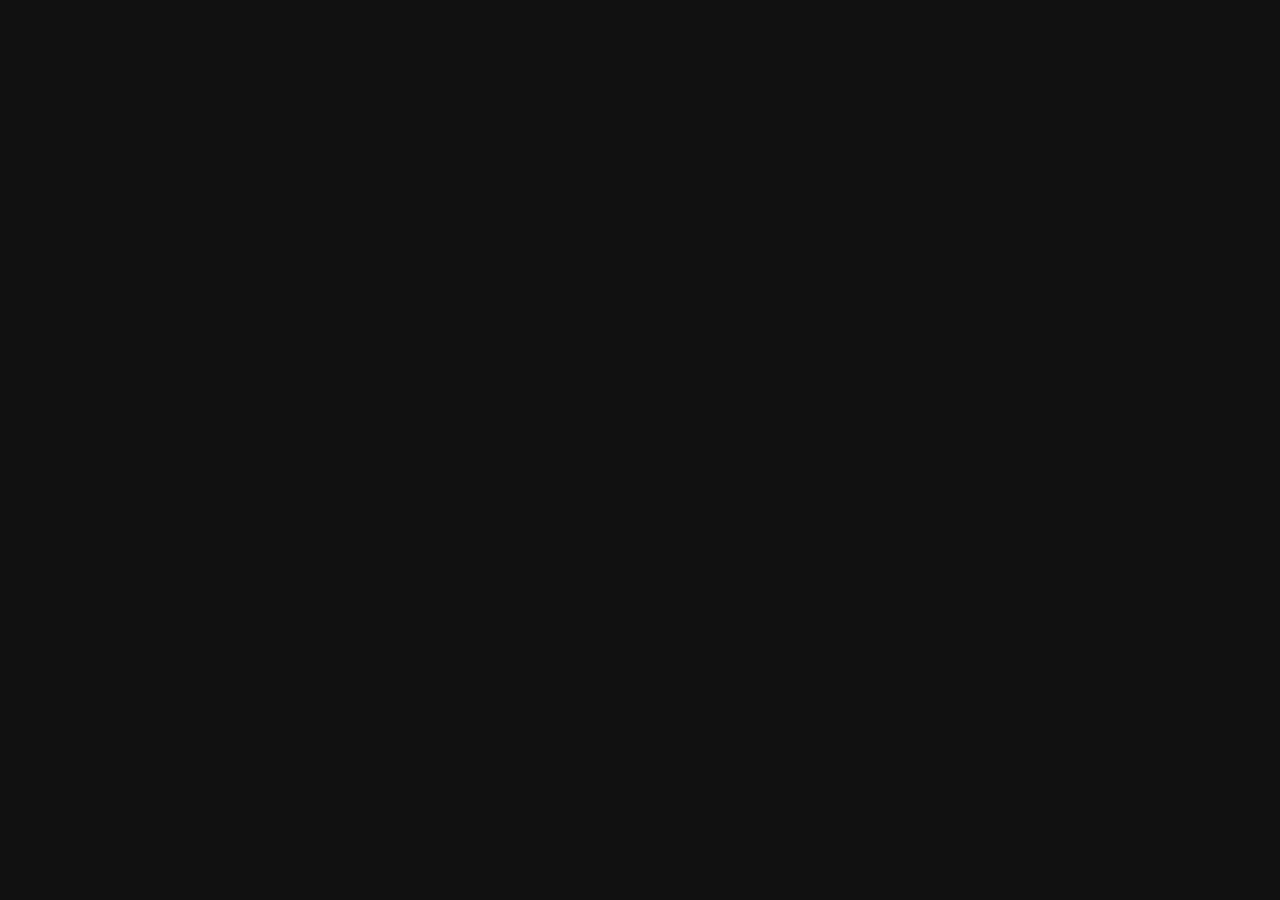
==== index.html @ b26aeb08 "Add minimal dark website Co-authored-by: Copilot <223556219+Copilot@users.noreply.github.com>" ====
<!doctype html>
<html lang="en">
  <head>
    <meta charset="utf-8" />
    <meta name="viewport" content="width=device-width, initial-scale=1" />
    <title>Bandcast</title>
    <style>
      :root {
        color-scheme: dark;
        background: #111;
      }

      html,
      body {
        min-height: 100%;
        margin: 0;
        background: #111;
      }

      body {
        min-height: 100vh;
      }
    </style>
  </head>
  <body></body>
</html>
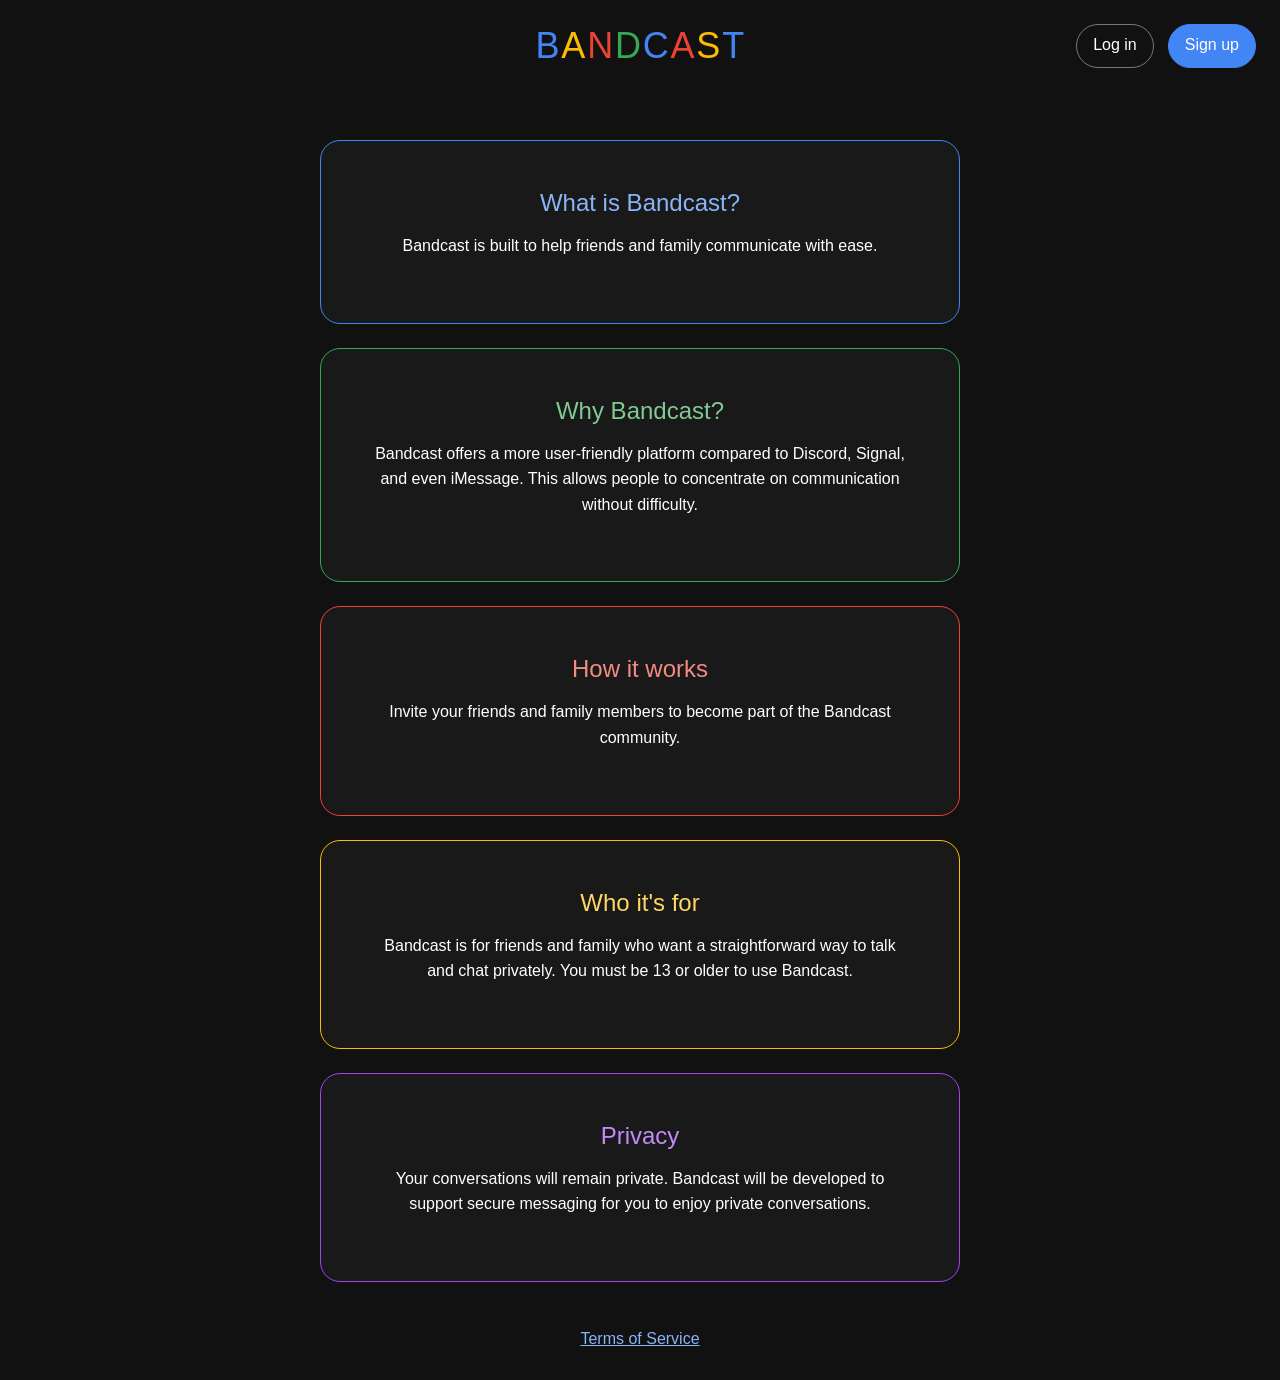
==== commit b72dff99: "Updated LOL" ====
--- a/index.html
+++ b/index.html
@@ -4,23 +4,71 @@
     <meta charset="utf-8" />
     <meta name="viewport" content="width=device-width, initial-scale=1" />
     <title>Bandcast</title>
-    <style>
-      :root {
-        color-scheme: dark;
-        background: #111;
-      }
-
-      html,
-      body {
-        min-height: 100%;
-        margin: 0;
-        background: #111;
-      }
-
-      body {
-        min-height: 100vh;
-      }
-    </style>
+    <link rel="stylesheet" href="style.css" />
   </head>
-  <body></body>
+  <body>
+    <main>
+      <header>
+        <a class="brand-link" href="index.html" aria-label="Bandcast home">
+          <h1 aria-label="Bandcast">
+            <span class="brand-blue" aria-hidden="true">B</span>
+            <span class="brand-yellow" aria-hidden="true">A</span>
+            <span class="brand-red" aria-hidden="true">N</span>
+            <span class="brand-green" aria-hidden="true">D</span>
+            <span class="brand-blue" aria-hidden="true">C</span>
+            <span class="brand-red" aria-hidden="true">A</span>
+            <span class="brand-yellow" aria-hidden="true">S</span>
+            <span class="brand-blue" aria-hidden="true">T</span>
+          </h1>
+        </a>
+        <nav aria-label="Account">
+          <a href="login.html">Log in</a>
+          <a class="signup-button" href="signup.html">Sign up</a>
+        </nav>
+      </header>
+      <div class="panel-content">
+        <section class="info-card card-blue" aria-labelledby="about-title">
+          <h2 id="about-title">What is Bandcast?</h2>
+          <p>
+            Bandcast is built to help friends and family
+            communicate with ease.
+          </p>
+        </section>
+        <section class="info-card card-green" aria-labelledby="why-title">
+          <h2 id="why-title">Why Bandcast?</h2>
+          <p>
+            Bandcast offers a more user-friendly platform 
+            compared to Discord, Signal, and even iMessage. 
+            This allows people to concentrate on communication 
+            without difficulty.
+          </p>
+        </section>
+        <section class="info-card card-red" aria-labelledby="how-title">
+          <h2 id="how-title">How it works</h2>
+          <p>
+            Invite your friends and family members to 
+            become part of the Bandcast community.
+          </p>
+        </section>
+        <section class="info-card card-yellow" aria-labelledby="audience-title">
+          <h2 id="audience-title">Who it's for</h2>
+          <p>
+            Bandcast is for friends and family who want a straightforward way
+            to talk and chat privately. You must be 13 or older to use
+            Bandcast.
+          </p>
+        </section>
+        <section class="info-card card-purple" aria-labelledby="privacy-title">
+          <h2 id="privacy-title">Privacy</h2>
+          <p>
+            Your conversations will remain private. Bandcast will be developed to support
+            secure messaging for you to enjoy private conversations.
+          </p>
+        </section>
+      </div>
+      <footer class="site-footer">
+        <a href="terms.html">Terms of Service</a>
+      </footer>
+    </main>
+  </body>
 </html>
--- a/style.css
+++ b/style.css
@@ -0,0 +1,404 @@
+:root {
+  color-scheme: dark;
+  background: #111;
+  font-family: Roboto, "Segoe UI", Arial, sans-serif;
+}
+
+html,
+body {
+  min-height: 100%;
+  margin: 0;
+  background: #111;
+  scrollbar-width: none;
+}
+
+html::-webkit-scrollbar,
+body::-webkit-scrollbar {
+  display: none;
+}
+
+body {
+  min-height: 100vh;
+  min-height: 100dvh;
+}
+
+main {
+  display: flex;
+  flex-direction: column;
+  min-height: 100vh;
+  min-height: 100dvh;
+  box-sizing: border-box;
+}
+
+header {
+  display: grid;
+  grid-template-columns: 1fr auto 1fr;
+  align-items: center;
+  padding: 24px clamp(12px, 4vw, 24px);
+  background: #111;
+}
+
+.brand-link {
+  grid-column: 2;
+  justify-self: center;
+  text-decoration: none;
+}
+
+.brand-link:focus-visible {
+  outline: 2px solid #fff;
+  outline-offset: 6px;
+}
+
+.panel-content {
+  display: flex;
+  flex-direction: column;
+  gap: 24px;
+  padding: 48px 24px;
+}
+
+h1 {
+  display: flex;
+  align-items: center;
+  gap: 0.04em;
+  height: 2.75rem;
+  margin: 0;
+  color: #fff;
+  font-size: 2.25rem;
+  font-weight: 500;
+  letter-spacing: 0.01em;
+  line-height: 1;
+  white-space: nowrap;
+}
+
+.brand-blue {
+  color: #4285f4;
+}
+
+.brand-yellow {
+  color: #fbbc05;
+}
+
+.brand-red {
+  color: #ea4335;
+}
+
+.brand-green {
+  color: #34a853;
+}
+
+nav {
+  grid-column: 3;
+  justify-self: end;
+  display: flex;
+  flex: none;
+  gap: 14px;
+}
+
+nav a,
+button {
+  display: inline-block;
+  box-sizing: border-box;
+  min-height: 44px;
+  padding: 11px 16px;
+  border: 1px solid #777;
+  border-radius: 999px;
+  background: transparent;
+  color: #fff;
+  font: inherit;
+  cursor: pointer;
+  text-align: center;
+  text-decoration: none;
+}
+
+nav a:hover,
+button:hover {
+  border-color: #fff;
+}
+
+nav a:focus-visible,
+button:focus-visible {
+  outline: 2px solid #fff;
+  outline-offset: 3px;
+}
+
+.signup-button {
+  border-color: #4285f4;
+  background: #4285f4;
+  color: #fff;
+}
+
+.signup-button:hover {
+  border-color: #5b95f5;
+  background: #5b95f5;
+}
+
+@media (max-width: 760px) {
+  header {
+    display: flex;
+    flex-direction: column;
+    align-items: center;
+    gap: 16px;
+  }
+
+  nav {
+    align-self: flex-end;
+  }
+
+}
+
+@media (max-width: 360px) {
+  header {
+    gap: 12px;
+    padding: 18px 10px;
+  }
+
+  h1 {
+    height: 1.75rem;
+    font-size: 1.35rem;
+    gap: 0.03em;
+  }
+
+  nav {
+    gap: 12px;
+  }
+
+  nav a,
+  button {
+    padding: 9px 12px;
+    font-size: 0.85rem;
+  }
+}
+
+.info-card {
+  width: 100%;
+  max-width: 40rem;
+  box-sizing: border-box;
+  margin: 0 auto;
+  padding: clamp(24px, 5vw, 48px);
+  border: 1px solid #333;
+  border-radius: 20px;
+  background: #191919;
+  text-align: center;
+}
+
+.card-blue {
+  border-color: #4285f4;
+}
+
+.card-blue h2 {
+  color: #8ab4f8;
+}
+
+.card-green {
+  border-color: #34a853;
+}
+
+.card-green h2 {
+  color: #81c995;
+}
+
+.card-yellow {
+  border-color: #fbbc05;
+}
+
+.card-yellow h2 {
+  color: #fdd663;
+}
+
+.card-red {
+  border-color: #ea4335;
+}
+
+.card-red h2 {
+  color: #f28b82;
+}
+
+.card-purple {
+  border-color: #a142f4;
+}
+
+.card-purple h2 {
+  color: #c58af9;
+}
+
+h2 {
+  margin: 0 0 1rem;
+  font-weight: 500;
+}
+
+p {
+  line-height: 1.6;
+}
+
+.auth-page {
+  display: flex;
+  flex-direction: column;
+  min-height: 100vh;
+  min-height: 100dvh;
+}
+
+.auth-page header {
+  flex: none;
+}
+
+.auth-page .auth-main {
+  display: grid;
+  flex: 1;
+  width: 100%;
+  min-height: 0;
+  padding: 24px;
+  place-items: center;
+}
+
+.auth-form {
+  display: grid;
+  width: min(100%, 26rem);
+  gap: 20px;
+}
+
+.auth-form h1 {
+  display: block;
+  height: auto;
+  font-size: 2rem;
+  text-align: center;
+  white-space: normal;
+}
+
+.auth-form label {
+  display: grid;
+  gap: 8px;
+}
+
+.auth-form .terms-consent {
+  display: flex;
+  align-items: flex-start;
+  gap: 10px;
+  line-height: 1.5;
+}
+
+.auth-form .terms-consent input {
+  width: 18px;
+  height: 18px;
+  flex: none;
+  margin: 2px 0 0;
+  padding: 0;
+  accent-color: #4285f4;
+}
+
+.terms-consent a {
+  color: #8ab4f8;
+}
+
+.auth-form input {
+  box-sizing: border-box;
+  width: 100%;
+  padding: 13px 16px;
+  border: 1px solid #444;
+  border-radius: 10px;
+  background: #191919;
+  color: #fff;
+  font: inherit;
+  font-size: 1rem;
+}
+
+.auth-form input:focus-visible {
+  outline: 2px solid #4285f4;
+  outline-offset: 2px;
+}
+
+.auth-form button {
+  width: 100%;
+  padding: 13px;
+  border-color: #4285f4;
+  background: #4285f4;
+  font-size: 1rem;
+}
+
+.auth-switch {
+  margin: 0;
+  text-align: center;
+}
+
+.auth-switch a {
+  color: #8ab4f8;
+}
+
+.site-footer {
+  padding: 0 24px 32px;
+  text-align: center;
+}
+
+.site-footer a {
+  color: #8ab4f8;
+}
+
+.terms-main {
+  min-height: 0;
+  padding: 48px 24px;
+}
+
+.terms-content {
+  width: min(100%, 56rem);
+  margin: 0 auto;
+}
+
+.terms-content h1 {
+  height: auto;
+  margin-bottom: 24px;
+  white-space: normal;
+}
+
+.terms-content h2 {
+  margin-top: 32px;
+}
+
+.terms-content p,
+.terms-content li {
+  line-height: 1.7;
+}
+
+.terms-content ul {
+  padding-left: 1.5rem;
+}
+
+@media (max-width: 600px) {
+  .panel-content {
+    gap: 16px;
+    padding: 32px 16px;
+  }
+
+  .info-card {
+    padding: 24px 20px;
+    border-radius: 16px;
+  }
+
+  .auth-page header {
+    padding: 18px 16px;
+  }
+
+  .auth-page .auth-main {
+    padding: 20px 16px 28px;
+  }
+
+  .auth-form {
+    gap: 18px;
+  }
+
+  .terms-main {
+    padding: 32px 16px;
+  }
+
+  .terms-content h2 {
+    margin-top: 24px;
+  }
+
+  .terms-content p,
+  .terms-content li {
+    line-height: 1.6;
+  }
+
+  .site-footer {
+    padding: 0 16px 24px;
+  }
+}
+
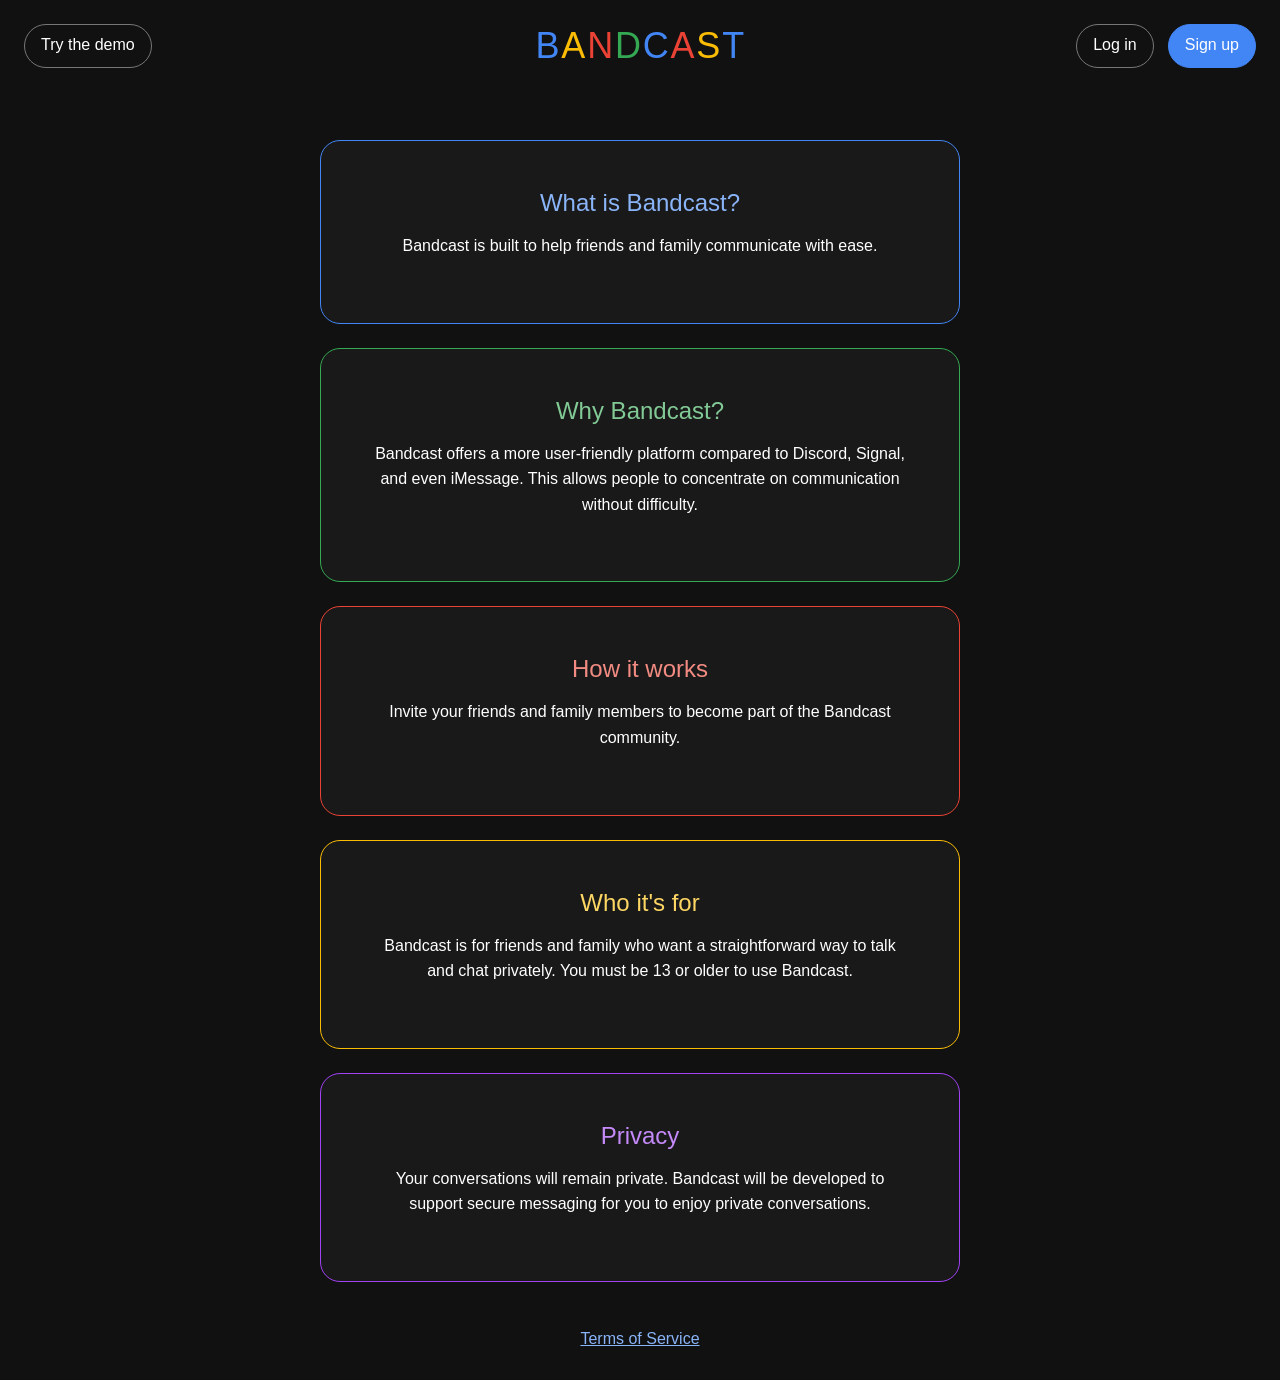
==== commit 1d5ff578: "Added Demo (Partial)" ====
--- a/index.html
+++ b/index.html
@@ -4,11 +4,12 @@
     <meta charset="utf-8" />
     <meta name="viewport" content="width=device-width, initial-scale=1" />
     <title>Bandcast</title>
-    <link rel="stylesheet" href="style.css" />
+    <link rel="stylesheet" href="css/style.css" />
   </head>
   <body>
     <main>
       <header>
+        <a class="demo-button" href="demo.html">Try the demo</a>
         <a class="brand-link" href="index.html" aria-label="Bandcast home">
           <h1 aria-label="Bandcast">
             <span class="brand-blue" aria-hidden="true">B</span>
--- a/css/style.css
+++ b/css/style.css
@@ -0,0 +1,854 @@
+:root {
+  color-scheme: dark;
+  background: #111;
+  font-family: Roboto, "Segoe UI", Arial, sans-serif;
+}
+
+html,
+body {
+  min-height: 100%;
+  margin: 0;
+  background: #111;
+  scrollbar-width: none;
+}
+
+html::-webkit-scrollbar,
+body::-webkit-scrollbar {
+  display: none;
+}
+
+body {
+  min-height: 100vh;
+  min-height: 100dvh;
+}
+
+main {
+  display: flex;
+  flex-direction: column;
+  min-height: 100vh;
+  min-height: 100dvh;
+  box-sizing: border-box;
+}
+
+header {
+  display: grid;
+  grid-template-columns: 1fr auto 1fr;
+  align-items: center;
+  padding: 24px clamp(12px, 4vw, 24px);
+  background: #111;
+}
+
+.demo-button {
+  grid-column: 1;
+  justify-self: start;
+}
+
+.brand-link {
+  grid-column: 2;
+  justify-self: center;
+  text-decoration: none;
+}
+
+.brand-link:focus-visible {
+  outline: 2px solid #fff;
+  outline-offset: 6px;
+}
+
+.panel-content {
+  display: flex;
+  flex-direction: column;
+  gap: 24px;
+  padding: 48px 24px;
+}
+
+h1 {
+  display: flex;
+  align-items: center;
+  gap: 0.04em;
+  height: 2.75rem;
+  margin: 0;
+  color: #fff;
+  font-size: 2.25rem;
+  font-weight: 500;
+  letter-spacing: 0.01em;
+  line-height: 1;
+  white-space: nowrap;
+}
+
+.brand-blue {
+  color: #4285f4;
+}
+
+.brand-yellow {
+  color: #fbbc05;
+}
+
+.brand-red {
+  color: #ea4335;
+}
+
+.brand-green {
+  color: #34a853;
+}
+
+nav {
+  grid-column: 3;
+  justify-self: end;
+  display: flex;
+  flex: none;
+  gap: 14px;
+}
+
+.demo-button,
+nav a,
+button {
+  display: inline-block;
+  box-sizing: border-box;
+  min-height: 44px;
+  padding: 11px 16px;
+  border: 1px solid #777;
+  border-radius: 999px;
+  background: transparent;
+  color: #fff;
+  font: inherit;
+  cursor: pointer;
+  text-align: center;
+  text-decoration: none;
+}
+
+.demo-button:hover,
+nav a:hover,
+button:hover {
+  border-color: #fff;
+}
+
+.demo-button:focus-visible,
+nav a:focus-visible,
+button:focus-visible {
+  outline: 2px solid #fff;
+  outline-offset: 3px;
+}
+
+.signup-button {
+  border-color: #4285f4;
+  background: #4285f4;
+  color: #fff;
+}
+
+.signup-button:hover {
+  border-color: #5b95f5;
+  background: #5b95f5;
+}
+
+@media (max-width: 760px) {
+  header {
+    display: flex;
+    flex-direction: column;
+    align-items: center;
+    gap: 16px;
+  }
+
+  .demo-button {
+    align-self: flex-start;
+  }
+
+  nav {
+    align-self: center;
+  }
+
+}
+
+@media (max-width: 360px) {
+  header {
+    gap: 12px;
+    padding: 18px 10px;
+  }
+
+  h1 {
+    height: 1.75rem;
+    font-size: 1.35rem;
+    gap: 0.03em;
+  }
+
+  nav {
+    gap: 12px;
+  }
+
+  nav a,
+  button {
+    padding: 9px 12px;
+    font-size: 0.85rem;
+  }
+}
+
+.info-card {
+  width: 100%;
+  max-width: 40rem;
+  box-sizing: border-box;
+  margin: 0 auto;
+  padding: clamp(24px, 5vw, 48px);
+  border: 1px solid #333;
+  border-radius: 20px;
+  background: #191919;
+  text-align: center;
+}
+
+.card-blue {
+  border-color: #4285f4;
+}
+
+.card-blue h2 {
+  color: #8ab4f8;
+}
+
+.card-green {
+  border-color: #34a853;
+}
+
+.card-green h2 {
+  color: #81c995;
+}
+
+.card-yellow {
+  border-color: #fbbc05;
+}
+
+.card-yellow h2 {
+  color: #fdd663;
+}
+
+.card-red {
+  border-color: #ea4335;
+}
+
+.card-red h2 {
+  color: #f28b82;
+}
+
+.card-purple {
+  border-color: #a142f4;
+}
+
+.card-purple h2 {
+  color: #c58af9;
+}
+
+h2 {
+  margin: 0 0 1rem;
+  font-weight: 500;
+}
+
+p {
+  line-height: 1.6;
+}
+
+.auth-page {
+  display: flex;
+  flex-direction: column;
+  min-height: 100vh;
+  min-height: 100dvh;
+}
+
+.auth-page header {
+  flex: none;
+}
+
+.auth-page .auth-main {
+  display: grid;
+  flex: 1;
+  width: 100%;
+  min-height: 0;
+  padding: 24px;
+  place-items: center;
+}
+
+.auth-form {
+  display: grid;
+  width: min(100%, 26rem);
+  gap: 20px;
+}
+
+.auth-form h1 {
+  display: block;
+  height: auto;
+  font-size: 2rem;
+  text-align: center;
+  white-space: normal;
+}
+
+.auth-form label {
+  display: grid;
+  gap: 8px;
+}
+
+.auth-form .terms-consent {
+  display: flex;
+  align-items: flex-start;
+  gap: 10px;
+  line-height: 1.5;
+}
+
+.auth-form .terms-consent input {
+  width: 18px;
+  height: 18px;
+  flex: none;
+  margin: 2px 0 0;
+  padding: 0;
+  accent-color: #4285f4;
+}
+
+.terms-consent a {
+  color: #8ab4f8;
+}
+
+.auth-form input {
+  box-sizing: border-box;
+  width: 100%;
+  padding: 13px 16px;
+  border: 1px solid #444;
+  border-radius: 10px;
+  background: #191919;
+  color: #fff;
+  font: inherit;
+  font-size: 1rem;
+}
+
+.auth-form input:focus-visible {
+  outline: 2px solid #4285f4;
+  outline-offset: 2px;
+}
+
+.auth-form button {
+  width: 100%;
+  padding: 13px;
+  border-color: #4285f4;
+  background: #4285f4;
+  font-size: 1rem;
+}
+
+.auth-switch {
+  margin: 0;
+  text-align: center;
+}
+
+.auth-switch a {
+  color: #8ab4f8;
+}
+
+.site-footer {
+  padding: 0 24px 32px;
+  text-align: center;
+}
+
+.site-footer a {
+  color: #8ab4f8;
+}
+
+.terms-main {
+  min-height: 0;
+  padding: 48px 24px;
+}
+
+.terms-content {
+  width: min(100%, 56rem);
+  margin: 0 auto;
+}
+
+.terms-content h1 {
+  height: auto;
+  margin-bottom: 24px;
+  white-space: normal;
+}
+
+.terms-content h2 {
+  margin-top: 32px;
+}
+
+.terms-content p,
+.terms-content li {
+  line-height: 1.7;
+}
+
+.terms-content ul {
+  padding-left: 1.5rem;
+}
+
+.demo-screen {
+  display: grid;
+  grid-template-columns: max-content minmax(0, 1fr);
+}
+
+.dm-column {
+  position: sticky;
+  top: 0;
+  display: grid;
+  grid-template-columns: max-content;
+  grid-template-rows: minmax(0, 1fr);
+  width: max-content;
+  min-width: 260px;
+  max-width: 100vw;
+  height: 100vh;
+  height: 100dvh;
+  box-sizing: border-box;
+  background: transparent;
+}
+
+.dm-sidebar {
+  position: relative;
+  grid-column: 1;
+  grid-row: 1;
+  display: flex;
+  flex-direction: column;
+  min-width: 0;
+  min-height: 0;
+  overflow: hidden;
+  padding: 16px 8px;
+  border-right: 1px solid #303137;
+  background: #111111;
+  color: #f3f4f6;
+}
+
+.demo-actions {
+  display: flex;
+  flex: none;
+  align-items: center;
+  justify-content: flex-start;
+  height: 72px;
+  box-sizing: border-box;
+  padding: 16px;
+  gap: 8px;
+  border-bottom: 1px solid #303137;
+  background: #111111;
+}
+
+.friend-action {
+  min-height: 40px;
+  padding: 9px 14px;
+  border: 1px solid #41434d;
+  border-radius: 8px;
+  font-size: 0.9rem;
+  font-weight: 600;
+}
+
+.pending-action {
+  background: #111111;
+  color: #c4c6ce;
+}
+
+.add-friend-action {
+  border-color: #5663ed;
+  background: #5663ed;
+  color: #fff;
+}
+
+.add-friend-action:hover {
+  border-color: #6874f0;
+  background: #6874f0;
+}
+
+.friend-workspace {
+  position: relative;
+  display: flex;
+  flex-direction: column;
+  min-width: 0;
+  min-height: 100vh;
+  min-height: 100dvh;
+  box-sizing: border-box;
+  overflow: hidden;
+  background: #111111;
+  color: #f3f4f6;
+  z-index: 1;
+}
+
+.dm-contact-details {
+  display: flex;
+  flex: 1;
+  flex-direction: column;
+  min-width: 0;
+  gap: 3px;
+}
+
+.friend-presence {
+  display: flex;
+  align-items: center;
+  gap: 5px;
+  color: #b7bac2;
+  font-size: 0.7rem;
+  line-height: 1.2;
+}
+
+.friend-presence-dot {
+  width: 7px;
+  height: 7px;
+  flex: none;
+  border-radius: 50%;
+  background: #858994;
+}
+
+.friend-presence-online .friend-presence-dot {
+  background: #36b76a;
+}
+
+.friend-presence-idle .friend-presence-dot {
+  background: #e6ad3c;
+}
+
+.friend-presence-dnd .friend-presence-dot {
+  background: #ed626c;
+}
+
+.friend-presence-offline .friend-presence-dot {
+  background: #777b86;
+}
+
+.dm-heading {
+  margin: 0 0 8px;
+  color: #bfc2ca;
+  font-size: 0.85rem;
+  font-weight: 600;
+}
+
+.dm-list {
+  display: grid;
+  flex: 1;
+  align-content: start;
+  gap: 2px;
+  min-height: 0;
+  overflow-y: auto;
+  padding-bottom: 84px;
+  scrollbar-width: none;
+}
+
+.dm-list::-webkit-scrollbar {
+  display: none;
+}
+
+.dm-subheading {
+  margin: 10px 8px 4px;
+  color: #bfc2ca;
+  font-size: 0.75rem;
+  font-weight: 600;
+}
+
+.dm-entry {
+  display: flex;
+  align-items: center;
+  width: 100%;
+  min-height: 48px;
+  gap: 10px;
+  padding: 6px 8px;
+  border: 0;
+  border-radius: 8px;
+  background: transparent;
+  color: inherit;
+  font: inherit;
+  text-align: left;
+}
+
+.dm-entry:hover {
+  border: 0;
+  background: #33353d;
+  color: #fff;
+}
+
+.dm-name-flip {
+  display: grid;
+  width: 100%;
+  flex: none;
+  min-width: 0;
+  overflow: hidden;
+  perspective: 300px;
+  line-height: 1.2;
+}
+
+.dm-name-flip span {
+  grid-area: 1 / 1;
+  backface-visibility: hidden;
+  transition:
+    transform 450ms cubic-bezier(0.2, 0.8, 0.2, 1),
+    opacity 250ms ease;
+  overflow-wrap: anywhere;
+}
+
+.dm-username {
+  transform: rotateX(-90deg);
+  opacity: 0;
+  font-size: 0.9rem;
+}
+
+.dm-entry.has-username:hover .dm-display-name,
+.dm-entry.has-username:focus-visible .dm-display-name {
+  transform: rotateX(90deg);
+  opacity: 0;
+}
+
+.dm-entry.has-username:hover .dm-username,
+.dm-entry.has-username:focus-visible .dm-username {
+  transform: rotateX(0);
+  opacity: 1;
+}
+
+.profile-dock {
+  position: static;
+  display: flex;
+  grid-column: 1;
+  grid-row: 1;
+  align-self: end;
+  justify-self: start;
+  align-items: center;
+  gap: 20px;
+  flex: none;
+  z-index: 2;
+  width: max-content;
+  max-width: calc(100vw - 32px);
+  box-sizing: border-box;
+  margin: 8px;
+  padding: 8px 10px;
+  border: 0;
+  border-radius: 12px;
+  background: #202127;
+  color: #f3f4f6;
+  box-shadow: none;
+}
+
+.profile-info,
+.profile-controls {
+  display: flex;
+  align-items: center;
+}
+
+.profile-info {
+  gap: 9px;
+  flex: 1 1 max-content;
+  min-width: 0;
+  min-height: 48px;
+  padding: 4px 8px;
+  border: 0;
+  border-radius: 8px;
+  background: transparent;
+  color: inherit;
+  font: inherit;
+  text-align: left;
+}
+
+.profile-info:hover {
+  border: 0;
+  background: #33353d;
+  color: #fff;
+}
+
+.profile-info:focus-visible {
+  background: #33353d;
+  color: #fff;
+}
+
+.profile-avatar {
+  display: grid;
+  width: 34px;
+  height: 34px;
+  flex: none;
+  box-sizing: border-box;
+  place-items: center;
+  border-radius: 50%;
+  background: var(--avatar-color, #5663ed);
+  color: #fff;
+  font-size: 1rem;
+  font-family: Montserrat, sans-serif;
+  font-weight: 800;
+}
+
+.profile-details {
+  display: flex;
+  flex: 1 1 auto;
+  flex-direction: column;
+  min-width: 0;
+  gap: 3px;
+}
+
+.profile-name {
+  font-size: 0.9rem;
+  font-weight: 600;
+  overflow-wrap: anywhere;
+}
+
+.profile-status {
+  display: flex;
+  align-items: center;
+  gap: 5px;
+  min-width: 0;
+  color: #b7bac2;
+  font-size: 0.75rem;
+}
+
+.profile-online-dot {
+  width: 8px;
+  height: 8px;
+  flex: none;
+  border-radius: 50%;
+  background: #36b76a;
+}
+
+.profile-status-flip {
+  display: grid;
+  flex: 1 1 max-content;
+  min-width: 0;
+  overflow: hidden;
+  perspective: 300px;
+  line-height: 1.2;
+}
+
+.profile-status-flip span {
+  grid-area: 1 / 1;
+  backface-visibility: hidden;
+  transition:
+    transform 450ms cubic-bezier(0.2, 0.8, 0.2, 1),
+    opacity 250ms ease;
+  overflow-wrap: anywhere;
+}
+
+.status-username {
+  transform: rotateX(-90deg);
+  opacity: 0;
+}
+
+.profile-info:hover .status-online,
+.profile-info:focus-visible .status-online {
+  transform: rotateX(90deg);
+  opacity: 0;
+}
+
+.profile-info:hover .status-username,
+.profile-info:focus-visible .status-username {
+  transform: rotateX(0);
+  opacity: 1;
+}
+
+.profile-controls {
+  flex: none;
+  gap: 4px;
+}
+
+.profile-control {
+  display: grid;
+  width: 36px;
+  min-height: 36px;
+  padding: 8px;
+  place-items: center;
+  border: 0;
+  border-radius: 8px;
+  color: #bfc2ca;
+  cursor: pointer;
+}
+
+.profile-control:hover {
+  border: 0;
+  background: #33353d;
+  color: #fff;
+}
+
+.profile-control:focus-visible {
+  outline: 2px solid #8ab4f8;
+  outline-offset: 2px;
+}
+
+.profile-control svg {
+  width: 20px;
+  height: 20px;
+  fill: none;
+  stroke: currentColor;
+  stroke-linecap: round;
+  stroke-linejoin: round;
+  stroke-width: 1.8;
+}
+
+.settings-glyph {
+  font-family: "Segoe UI Symbol", sans-serif;
+  font-size: 22px;
+  line-height: 1;
+}
+
+.mic-slash {
+  display: none;
+}
+
+.mic-toggle[aria-pressed="true"] {
+  background: #512d32;
+  color: #ff9696;
+}
+
+.mic-toggle[aria-pressed="true"] .mic-slash {
+  display: block;
+}
+
+@media (max-width: 600px) {
+  .panel-content {
+    gap: 16px;
+    padding: 32px 16px;
+  }
+
+  .info-card {
+    padding: 24px 20px;
+    border-radius: 16px;
+  }
+
+  .auth-page header {
+    padding: 18px 16px;
+  }
+
+  .auth-page .auth-main {
+    padding: 20px 16px 28px;
+  }
+
+  .auth-form {
+    gap: 18px;
+  }
+
+  .terms-main {
+    padding: 32px 16px;
+  }
+
+  .terms-content h2 {
+    margin-top: 24px;
+  }
+
+  .terms-content p,
+  .terms-content li {
+    line-height: 1.6;
+  }
+
+  .site-footer {
+    padding: 0 16px 24px;
+  }
+
+  .profile-dock {
+    gap: 12px;
+    max-width: calc(100vw - 24px);
+  }
+
+  .demo-actions {
+    height: 56px;
+    padding: 10px;
+    gap: 4px;
+  }
+
+  .friend-action {
+    min-height: 36px;
+    padding: 8px 10px;
+    font-size: 0.8rem;
+  }
+}
+
+@media (max-width: 360px) {
+  .profile-dock {
+    flex-wrap: wrap;
+  }
+
+  .profile-info {
+    flex-basis: 100%;
+  }
+
+  .profile-controls {
+    margin-left: auto;
+  }
+}
+
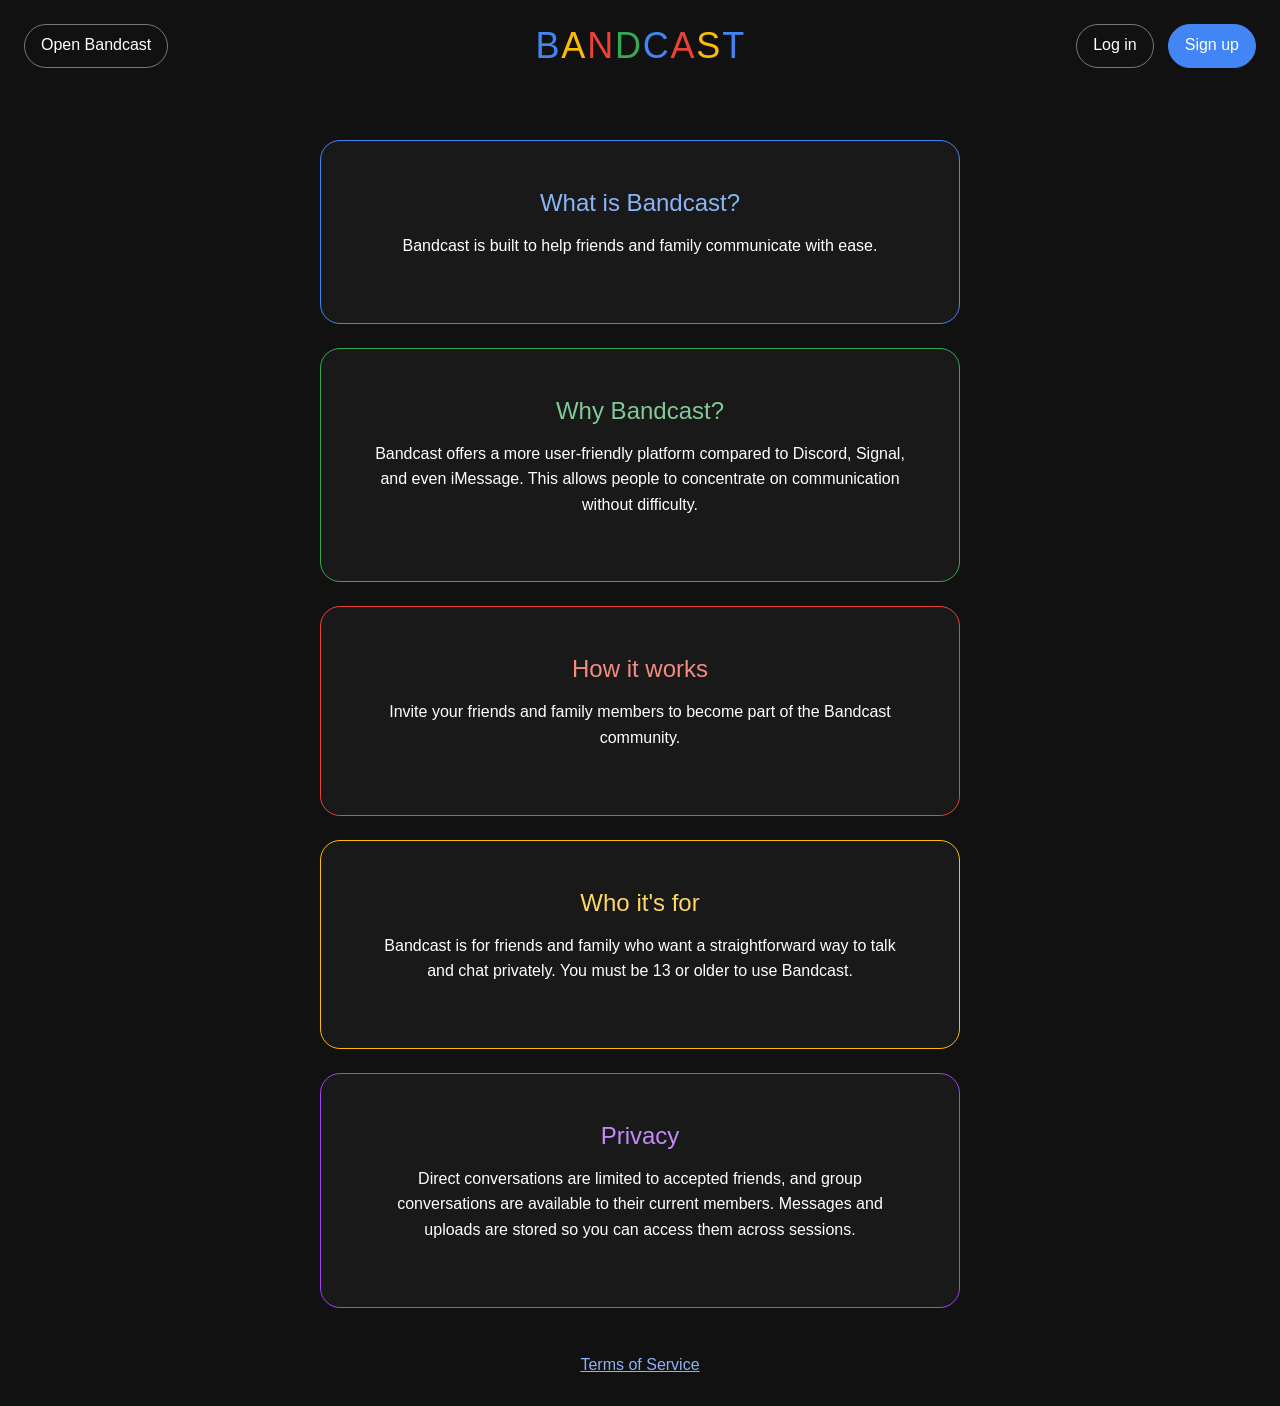
==== commit fa8070ff: "Add production app with accounts, chat, and Cloudflare backend" ====
--- a/index.html
+++ b/index.html
@@ -5,11 +5,13 @@
     <meta name="viewport" content="width=device-width, initial-scale=1" />
     <title>Bandcast</title>
     <link rel="stylesheet" href="css/style.css" />
+    <script src="scripts/mobile-preview.js"></script>
+    <script src="scripts/auth.js" defer></script>
   </head>
-  <body>
+  <body data-page="home">
     <main>
       <header>
-        <a class="demo-button" href="demo.html">Try the demo</a>
+        <a class="demo-button" href="login.html">Open Bandcast</a>
         <a class="brand-link" href="index.html" aria-label="Bandcast home">
           <h1 aria-label="Bandcast">
             <span class="brand-blue" aria-hidden="true">B</span>
@@ -22,7 +24,7 @@
             <span class="brand-blue" aria-hidden="true">T</span>
           </h1>
         </a>
-        <nav aria-label="Account">
+        <nav class="home-account-nav" aria-label="Account">
           <a href="login.html">Log in</a>
           <a class="signup-button" href="signup.html">Sign up</a>
         </nav>
@@ -62,8 +64,9 @@
         <section class="info-card card-purple" aria-labelledby="privacy-title">
           <h2 id="privacy-title">Privacy</h2>
           <p>
-            Your conversations will remain private. Bandcast will be developed to support
-            secure messaging for you to enjoy private conversations.
+            Direct conversations are limited to accepted friends, and group conversations
+            are available to their current members. Messages and uploads are stored so you
+            can access them across sessions.
           </p>
         </section>
       </div>
--- a/css/style.css
+++ b/css/style.css
@@ -2,6 +2,16 @@
   color-scheme: dark;
   background: #111;
   font-family: Roboto, "Segoe UI", Arial, sans-serif;
+}
+
+* {
+  scrollbar-width: none;
+}
+
+*::-webkit-scrollbar {
+  display: none;
+  width: 0;
+  height: 0;
 }
 
 html,
@@ -149,11 +159,17 @@
   }
 
   .demo-button {
-    align-self: flex-start;
+    align-self: center;
   }
 
   nav {
     align-self: center;
+  }
+
+  /* Mobile only: hide the home and terms page account buttons. */
+  .home-account-nav,
+  .terms-account-nav {
+    display: none;
   }
 
 }
@@ -326,6 +342,12 @@
   font-size: 1rem;
 }
 
+.auth-error {
+  margin: 0;
+  color: #ff9696;
+  font-size: 0.9rem;
+}
+
 .auth-switch {
   margin: 0;
   text-align: center;
@@ -382,7 +404,7 @@
   position: sticky;
   top: 0;
   display: grid;
-  grid-template-columns: max-content;
+  grid-template-columns: minmax(260px, max-content);
   grid-template-rows: minmax(0, 1fr);
   width: max-content;
   min-width: 260px;
@@ -417,7 +439,7 @@
   box-sizing: border-box;
   padding: 16px;
   gap: 8px;
-  border-bottom: 1px solid #303137;
+  box-shadow: inset 0 -1px 0 #303137;
   background: #111111;
 }
 
@@ -435,24 +457,13 @@
   color: #c4c6ce;
 }
 
-.add-friend-action {
-  border-color: #5663ed;
-  background: #5663ed;
-  color: #fff;
-}
-
-.add-friend-action:hover {
-  border-color: #6874f0;
-  background: #6874f0;
-}
-
 .friend-workspace {
   position: relative;
   display: flex;
   flex-direction: column;
   min-width: 0;
-  min-height: 100vh;
-  min-height: 100dvh;
+  height: 100vh;
+  height: 100dvh;
   box-sizing: border-box;
   overflow: hidden;
   background: #111111;
@@ -460,12 +471,57 @@
   z-index: 1;
 }
 
+.friend-main-content {
+  flex: 1;
+  min-height: 0;
+  overflow-y: auto;
+  padding: 28px;
+}
+
+.friend-main-content[hidden] {
+  display: none;
+}
+
+.friend-main-content.is-chat-view {
+  display: flex;
+  flex-direction: column;
+  overflow: hidden;
+  padding: 0;
+}
+
+.friend-view-title {
+  margin: 0;
+  font-size: 1.5rem;
+}
+
+.friend-view-description {
+  margin: 8px 0 0;
+  color: #9599a4;
+  line-height: 1.5;
+}
+
+.friend-main-content .friend-pending-list {
+  max-width: 680px;
+}
+
 .dm-contact-details {
   display: flex;
   flex: 1;
   flex-direction: column;
   min-width: 0;
   gap: 3px;
+}
+
+.dm-owner-badge {
+  align-self: flex-start;
+  padding: 2px 6px;
+  border: 1px solid #5663ed;
+  border-radius: 999px;
+  background: rgba(86, 99, 237, 0.16);
+  color: #c4c9ff;
+  font-size: 0.65rem;
+  font-weight: 600;
+  line-height: 1.2;
 }
 
 .friend-presence {
@@ -524,7 +580,7 @@
 }
 
 .dm-subheading {
-  margin: 10px 8px 4px;
+  margin: 0 8px 4px;
   color: #bfc2ca;
   font-size: 0.75rem;
   font-weight: 600;
@@ -534,9 +590,9 @@
   display: flex;
   align-items: center;
   width: 100%;
-  min-height: 48px;
-  gap: 10px;
-  padding: 6px 8px;
+  min-height: 44px;
+  gap: 8px;
+  padding: 4px 6px;
   border: 0;
   border-radius: 8px;
   background: transparent;
@@ -545,10 +601,762 @@
   text-align: left;
 }
 
+.dm-entry .profile-avatar {
+  width: 26px;
+  height: 26px;
+  font-size: 0.8rem;
+}
+
 .dm-entry:hover {
   border: 0;
   background: #33353d;
   color: #fff;
+}
+
+.dm-entry.muted {
+  opacity: 0.72;
+}
+
+.dm-avatar-shell {
+  position: relative;
+  display: flex;
+  flex: none;
+  align-items: center;
+  justify-content: center;
+}
+
+.dm-pin-indicator {
+  position: absolute;
+  right: -4px;
+  bottom: -2px;
+  display: grid;
+  place-items: center;
+  width: 12px;
+  height: 12px;
+  border: 2px solid #111111;
+  border-radius: 50%;
+  background: #f7d972;
+  color: #111111;
+  font-size: 0.52rem;
+  line-height: 1;
+  box-shadow: 0 0 0 1px rgba(17, 17, 17, 0.8);
+}
+
+.dm-context-menu {
+  position: fixed;
+  z-index: 1000;
+  display: grid;
+  min-width: 210px;
+  max-width: min(280px, calc(100vw - 24px));
+  padding: 8px;
+  gap: 4px;
+  border: 1px solid #3a3e4b;
+  border-radius: 12px;
+  background: #17191d;
+  box-shadow: 0 18px 46px rgba(0, 0, 0, 0.45);
+}
+
+.dm-context-menu-item {
+  display: flex;
+  align-items: center;
+  justify-content: flex-start;
+  width: 100%;
+  min-height: 36px;
+  padding: 8px 10px;
+  border: 0;
+  border-radius: 8px;
+  background: transparent;
+  color: #f3f4f6;
+  font: inherit;
+  text-align: left;
+}
+
+.dm-context-menu-item:hover,
+.dm-context-menu-item:focus-visible {
+  background: #2a2d34;
+  outline: none;
+}
+
+.friend-confirmation-overlay {
+  position: fixed;
+  z-index: 1100;
+  inset: 0;
+  display: grid;
+  place-items: center;
+  padding: 20px;
+  background: rgba(0, 0, 0, 0.68);
+}
+
+.friend-confirmation-dialog {
+  width: min(100%, 400px);
+  box-sizing: border-box;
+  padding: 24px;
+  border: 1px solid #3a3e4b;
+  border-radius: 14px;
+  background: #202127;
+  color: #f3f4f6;
+  box-shadow: 0 24px 64px rgba(0, 0, 0, 0.5);
+}
+
+.friend-confirmation-title {
+  margin: 0 0 10px;
+  font-size: 1.15rem;
+}
+
+.friend-confirmation-message {
+  margin: 0;
+  color: #c4c6ce;
+  line-height: 1.5;
+}
+
+.group-dialog-message {
+  white-space: pre-line;
+}
+
+.group-edit-form {
+  display: grid;
+  gap: 12px;
+  margin-top: 20px;
+}
+
+.friend-search-form {
+  display: grid;
+  gap: 12px;
+  margin-top: 20px;
+}
+
+.friend-pending-list {
+  display: grid;
+  gap: 10px;
+  margin: 20px 0 0;
+  padding: 0;
+  list-style: none;
+}
+
+.friend-pending-item {
+  display: grid;
+  grid-template-columns: auto minmax(0, 1fr);
+  align-items: center;
+  gap: 12px;
+  padding: 12px;
+  border: 1px solid #3a3e4b;
+  border-radius: 8px;
+  background: #17181d;
+}
+
+.profile-avatar.friend-pending-avatar {
+  width: 44px;
+  height: 44px;
+  flex: none;
+  font-size: 1rem;
+}
+
+.friend-pending-identity {
+  display: grid;
+  min-width: 0;
+  gap: 4px;
+}
+
+.friend-pending-details {
+  color: #9599a4;
+  font-size: 0.8rem;
+  overflow-wrap: anywhere;
+}
+
+.friend-pending-actions {
+  display: flex;
+  grid-column: 1 / -1;
+  justify-content: flex-end;
+  gap: 8px;
+}
+
+.friend-pending-actions button {
+  min-height: 34px;
+  padding: 6px 12px;
+  border: 1px solid #41434d;
+  border-radius: 7px;
+  font: inherit;
+  font-size: 0.85rem;
+  font-weight: 600;
+}
+
+.friend-pending-accept {
+  border-color: #358759 !important;
+  background: #276843;
+  color: #fff;
+}
+
+.friend-pending-block {
+  background: #111111;
+  color: #ff9696;
+}
+
+.friend-pending-deny {
+  background: #111111;
+  color: #c4c6ce;
+}
+
+.friend-pending-actions button:hover,
+.friend-pending-actions button:focus-visible {
+  filter: brightness(1.15);
+  outline: 2px solid #9ba4ff;
+  outline-offset: 2px;
+}
+
+.chat-header {
+  display: flex;
+  flex: none;
+  flex-direction: row;
+  align-items: center;
+  gap: 12px;
+  padding: 16px 24px;
+  border-bottom: 1px solid #303137;
+}
+
+.chat-back-button {
+  display: none;
+}
+
+.profile-avatar.chat-header-avatar {
+  width: 48px;
+  height: 48px;
+  font-size: 1.2rem;
+  box-shadow: 0 0 0 1px rgba(255, 255, 255, 0.14);
+}
+
+.chat-header-identity {
+  min-width: 0;
+}
+
+.chat-header-username {
+  display: block;
+  margin-top: 2px;
+  color: #aeb1ba;
+  font-size: 0.8rem;
+}
+
+.chat-message-list {
+  display: flex;
+  flex: 1;
+  min-height: 0;
+  flex-direction: column;
+  gap: 12px;
+  overflow-y: auto;
+  padding: 24px;
+}
+
+.chat-message {
+  display: flex;
+  flex: 0 0 auto;
+  max-width: 82%;
+}
+
+.chat-message.has-context-menu {
+  cursor: context-menu;
+}
+
+.chat-message.has-context-menu:focus-visible {
+  outline: 2px solid #9ba4ff;
+  outline-offset: 3px;
+}
+
+.chat-message-outgoing {
+  align-self: flex-end;
+}
+
+.chat-message-group {
+  flex-direction: column;
+  gap: 4px;
+}
+
+.chat-message-group.chat-message-outgoing {
+  align-items: flex-end;
+}
+
+.chat-message-author,
+.chat-message-author.bc-profile-trigger {
+  display: flex;
+  min-height: 0;
+  align-items: center;
+  gap: 7px;
+  padding: 0;
+  border: 0;
+  border-radius: 0;
+  background: transparent;
+  color: #bfc2ca;
+  font-size: 0.75rem;
+  text-align: left;
+}
+
+.profile-avatar.chat-message-author-avatar {
+  flex: none;
+  width: 24px;
+  height: 24px;
+  font-size: 0.7rem;
+  box-shadow: 0 0 0 1px rgba(255, 255, 255, 0.12);
+}
+
+.chat-message-bubble {
+  max-width: 100%;
+  padding: 10px 14px;
+  border-radius: 14px;
+  background: #22242b;
+  overflow-wrap: anywhere;
+}
+
+.chat-message-outgoing .chat-message-bubble {
+  background: #353f83;
+}
+
+.chat-message-media .chat-message-bubble {
+  padding: 0;
+  background: transparent;
+}
+
+.chat-message-text {
+  margin: 0;
+  color: #f3f4f6;
+  line-height: 1.45;
+  white-space: pre-wrap;
+}
+
+.chat-gif {
+  display: block;
+  width: auto;
+  height: auto;
+  max-width: min(100%, 360px);
+  max-height: 260px;
+  border-radius: 10px;
+  object-fit: contain;
+}
+
+.chat-attachment-image,
+.chat-attachment-video {
+  display: block;
+  width: auto;
+  height: auto;
+  max-width: min(100%, 420px);
+  max-height: 300px;
+  border-radius: 10px;
+  object-fit: contain;
+}
+
+.chat-attachment-video {
+  background: #000;
+}
+
+.chat-file-link {
+  color: #c4c9ff;
+  font-weight: 600;
+  overflow-wrap: anywhere;
+}
+
+.chat-composer {
+  position: sticky;
+  bottom: 0;
+  z-index: 1;
+  display: grid;
+  flex: none;
+  grid-template-columns: auto minmax(0, 1fr) auto;
+  align-items: center;
+  align-content: center;
+  gap: 8px;
+  min-height: 46px;
+  margin: 0 16px 16px;
+  padding: 5px 8px;
+  box-sizing: border-box;
+  border: 1px solid #303137;
+  border-radius: 12px;
+  background: #202127;
+  -webkit-user-select: none;
+  user-select: none;
+  transition:
+    min-height 150ms ease,
+    padding 150ms ease,
+    border-color 150ms ease,
+    box-shadow 150ms ease;
+}
+
+.chat-composer:focus-within,
+.chat-composer.is-expanded {
+  min-height: 56px;
+  padding-block: 8px;
+  border-color: #8ab4f8;
+  box-shadow: 0 0 0 2px rgba(138, 180, 248, 0.28);
+}
+
+.chat-composer-input {
+  width: 100%;
+  min-height: 34px;
+  max-height: 120px;
+  box-sizing: border-box;
+  align-self: center;
+  padding: 5px 6px;
+  border: 0;
+  border-radius: 8px;
+  background: transparent;
+  color: #f3f4f6;
+  font: inherit;
+  line-height: 24px;
+  resize: none;
+  -webkit-user-select: text;
+  user-select: text;
+}
+
+.chat-composer-input:focus-visible {
+  outline: none;
+}
+
+.chat-attach-button,
+.chat-gif-button {
+  display: grid;
+  width: 34px;
+  height: 34px;
+  min-height: 34px;
+  padding: 0;
+  place-items: center;
+  border: 0;
+  border-radius: 8px;
+  background: transparent;
+  color: #bfc2ca;
+  font: inherit;
+  font-weight: 600;
+  line-height: 1;
+}
+
+.chat-attach-button {
+  justify-self: center;
+}
+
+.chat-attach-icon {
+  position: relative;
+  display: block;
+  width: 18px;
+  height: 18px;
+}
+
+.chat-attach-icon::before,
+.chat-attach-icon::after {
+  position: absolute;
+  top: 50%;
+  left: 50%;
+  border-radius: 1px;
+  background: currentColor;
+  content: "";
+  transform: translate(-50%, -50%);
+}
+
+.chat-attach-icon::before {
+  width: 18px;
+  height: 2px;
+}
+
+.chat-attach-icon::after {
+  width: 2px;
+  height: 18px;
+}
+
+.chat-gif-button {
+  border: 1px solid #555862;
+  border-radius: 6px;
+  font-size: 0.62rem;
+  font-weight: 700;
+}
+
+.chat-gif-button:hover,
+.chat-attach-button:hover {
+  background: #33353d;
+  color: #fff;
+}
+
+.chat-gif-button:hover {
+  filter: brightness(1.12);
+}
+
+.chat-gif-button:focus-visible,
+.chat-attach-button:focus-visible {
+  outline: 2px solid #9ba4ff;
+  outline-offset: 2px;
+}
+
+.group-icon-editor {
+  display: grid;
+  gap: 16px;
+  margin-top: 20px;
+}
+
+.profile-avatar.group-icon-preview {
+  width: 64px;
+  height: 64px;
+  justify-self: center;
+  overflow: hidden;
+  font-size: 1.5rem;
+}
+
+.group-icon-image {
+  display: block;
+  width: 100%;
+  height: 100%;
+  border-radius: inherit;
+  object-fit: cover;
+}
+
+.group-edit-label {
+  display: grid;
+  gap: 8px;
+  color: #c4c6ce;
+  font-size: 0.9rem;
+}
+
+.group-icon-control {
+  position: relative;
+  display: inline-flex;
+  width: max-content;
+  max-width: 100%;
+}
+
+.group-icon-control-button {
+  display: flex;
+  width: 100%;
+  min-height: 40px;
+  align-items: center;
+  justify-content: flex-start;
+  gap: 10px;
+  padding: 8px 12px;
+  border: 1px solid #41434d;
+  border-radius: 8px;
+  background: #111111;
+  color: #f3f4f6;
+  font: inherit;
+  text-align: left;
+}
+
+.group-icon-color-button {
+  width: 180px;
+}
+
+.group-icon-file-button {
+  width: 150px;
+}
+
+.group-icon-color-swatch {
+  width: 20px;
+  height: 20px;
+  flex: none;
+  border: 1px solid #777b86;
+  border-radius: 4px;
+}
+
+.group-icon-control-input {
+  position: absolute;
+  z-index: 1;
+  inset: 0;
+  width: 100%;
+  height: 100%;
+  box-sizing: border-box;
+  margin: 0;
+  padding: 0;
+  border: 0;
+  opacity: 0;
+  cursor: pointer;
+}
+
+.group-icon-control:focus-within .group-icon-control-button {
+  outline: 2px solid #8ab4f8;
+  outline-offset: 2px;
+}
+
+.group-icon-file-name {
+  color: #c4c6ce;
+  font-size: 0.85rem;
+  overflow-wrap: anywhere;
+}
+
+.settings-avatar-editor {
+  display: grid;
+  gap: 14px;
+}
+
+.settings-avatar-preview-row {
+  display: flex;
+  align-items: center;
+  gap: 14px;
+}
+
+.settings-avatar-preview-row p {
+  margin: 0;
+  color: #aeb1ba;
+  font-size: 0.85rem;
+  line-height: 1.4;
+}
+
+.settings-avatar-preview {
+  width: 64px;
+  height: 64px;
+  font-size: 1.4rem;
+}
+
+.settings-avatar-controls {
+  display: grid;
+  grid-template-columns: repeat(2, minmax(0, 1fr));
+  align-items: end;
+  gap: 16px;
+}
+
+.settings-avatar-reset {
+  width: max-content;
+  min-height: 40px;
+  padding: 8px 12px;
+  border: 1px solid #41434d;
+  border-radius: 8px;
+  color: #c4c6ce;
+  font-size: 0.9rem;
+}
+
+.settings-avatar-error {
+  margin: 0;
+  color: #ff9696;
+  font-size: 0.85rem;
+}
+
+.group-dialog-input {
+  width: 100%;
+  min-height: 40px;
+  box-sizing: border-box;
+  padding: 9px 12px;
+  border: 1px solid #41434d;
+  border-radius: 8px;
+  background: #111111;
+  color: #f3f4f6;
+  font: inherit;
+}
+
+.group-dialog-input:focus-visible {
+  outline: 2px solid #8ab4f8;
+  outline-offset: 2px;
+}
+
+.group-edit-error {
+  margin: 0;
+  color: #ff9696;
+  font-size: 0.85rem;
+}
+
+.chat-message-edit-input {
+  min-height: 100px;
+  resize: vertical;
+}
+
+.group-member-list {
+  display: grid;
+  gap: 8px;
+  max-height: min(50vh, 360px);
+  overflow-y: auto;
+  margin: 20px 0 0;
+  padding: 0;
+  list-style: none;
+}
+
+.group-member-item {
+  display: flex;
+  align-items: center;
+  justify-content: space-between;
+  gap: 12px;
+  padding: 10px;
+  border: 1px solid #3a3e4b;
+  border-radius: 8px;
+  background: #17181d;
+}
+
+.group-member-name {
+  min-width: 0;
+  overflow-wrap: anywhere;
+}
+
+.group-member-invite-note {
+  color: #9599a4;
+  font-size: 0.8rem;
+  text-align: right;
+}
+
+.group-member-actions {
+  display: flex;
+  flex: none;
+  gap: 6px;
+}
+
+.group-member-item button {
+  min-height: 34px;
+  padding: 6px 10px;
+  border: 1px solid #41434d;
+  border-radius: 7px;
+  font: inherit;
+  font-size: 0.85rem;
+  font-weight: 600;
+}
+
+.group-member-empty {
+  padding: 10px;
+  color: #9599a4;
+}
+
+.group-member-section-title {
+  margin-top: 8px;
+  color: #ff9696;
+  font-size: 0.85rem;
+  font-weight: 600;
+}
+
+.group-member-status {
+  min-height: 1.25em;
+  margin: 12px 0 0;
+  color: #c4c6ce;
+  font-size: 0.85rem;
+}
+
+.friend-confirmation-actions {
+  display: flex;
+  justify-content: flex-end;
+  gap: 8px;
+  margin-top: 24px;
+}
+
+.friend-confirmation-actions button {
+  min-height: 38px;
+  padding: 8px 14px;
+  border: 1px solid #41434d;
+  border-radius: 8px;
+  font: inherit;
+  font-weight: 600;
+}
+
+.friend-confirmation-cancel {
+  background: #111111;
+  color: #c4c6ce;
+}
+
+.friend-confirmation-default {
+  background: #111111;
+  color: #c4c6ce;
+}
+
+.friend-confirmation-save {
+  border-color: #5663ed !important;
+  background: #5663ed;
+  color: #fff;
+}
+
+.friend-confirmation-remove {
+  border-color: #d84c58 !important;
+  background: #d84c58;
+  color: #fff;
+}
+
+.friend-confirmation-actions button:hover,
+.friend-confirmation-actions button:focus-visible {
+  filter: brightness(1.12);
+  outline: 2px solid #9ba4ff;
+  outline-offset: 2px;
 }
 
 .dm-name-flip {
@@ -558,7 +1366,7 @@
   min-width: 0;
   overflow: hidden;
   perspective: 300px;
-  line-height: 1.2;
+  line-height: 1.35;
 }
 
 .dm-name-flip span {
@@ -596,16 +1404,18 @@
   align-self: end;
   justify-self: start;
   align-items: center;
-  gap: 20px;
+  gap: 10px;
   flex: none;
   z-index: 2;
   width: max-content;
+  min-width: 220px;
+  min-height: 56px;
   max-width: calc(100vw - 32px);
   box-sizing: border-box;
   margin: 8px;
-  padding: 8px 10px;
+  padding: 6px 10px;
   border: 0;
-  border-radius: 12px;
+  border-radius: 14px;
   background: #202127;
   color: #f3f4f6;
   box-shadow: none;
@@ -618,11 +1428,11 @@
 }
 
 .profile-info {
-  gap: 9px;
-  flex: 1 1 max-content;
+  gap: 10px;
+  flex: 1 1 auto;
   min-width: 0;
-  min-height: 48px;
-  padding: 4px 8px;
+  min-height: 44px;
+  padding: 3px 4px;
   border: 0;
   border-radius: 8px;
   background: transparent;
@@ -637,24 +1447,190 @@
   color: #fff;
 }
 
+.dm-entry.is-active {
+  background: #292b33;
+  color: #fff;
+}
+
 .profile-info:focus-visible {
   background: #33353d;
   color: #fff;
 }
 
+.profile-popover {
+  position: fixed;
+  z-index: 1200;
+  display: grid;
+  width: min(300px, calc(100vw - 24px));
+  box-sizing: border-box;
+  gap: 12px;
+  padding: 14px;
+  border: 1px solid #3a3e4b;
+  border-radius: 10px;
+  background: #24252a;
+  color: #f3f4f6;
+  box-shadow: 0 18px 46px rgba(0, 0, 0, 0.45);
+}
+
+.profile-popover-header {
+  display: grid;
+  min-width: 0;
+  justify-items: start;
+  gap: 10px;
+}
+
+.profile-avatar.profile-popover-avatar {
+  width: 80px;
+  height: 80px;
+  font-size: 2rem;
+}
+
+.profile-popover-identity {
+  min-width: 0;
+}
+
+.profile-popover-name {
+  margin: 0;
+  overflow-wrap: anywhere;
+  font-size: 1.05rem;
+  font-weight: 600;
+}
+
+.profile-popover-username {
+  margin: 2px 0 0;
+  color: #aeb1ba;
+  font-size: 0.85rem;
+  overflow-wrap: anywhere;
+}
+
+.profile-popover-about {
+  padding: 10px 12px;
+  border-radius: 8px;
+  background: #1b1c21;
+}
+
+.profile-popover-about h3 {
+  margin: 0 0 6px;
+  color: #c4c6ce;
+  font-size: 0.8rem;
+  font-weight: 600;
+}
+
+.profile-popover-about p {
+  margin: 0;
+  color: #f3f4f6;
+  font-size: 0.9rem;
+  line-height: 1.45;
+  overflow-wrap: anywhere;
+}
+
+.profile-popover-message {
+  min-height: 36px;
+  border: 1px solid #5663ed;
+  border-radius: 8px;
+  background: #5663ed;
+  color: #fff;
+  font: inherit;
+  font-weight: 600;
+}
+
+.profile-popover-message:hover,
+.profile-popover-message:focus-visible {
+  filter: brightness(1.12);
+  outline: 2px solid #9ba4ff;
+  outline-offset: 2px;
+}
+
+.profile-popover-actions {
+  display: grid;
+  gap: 8px;
+}
+
+.profile-popover-action {
+  min-height: 36px;
+  border: 1px solid #41434d;
+  border-radius: 8px;
+  background: #191a1f;
+  color: #f3f4f6;
+  font: inherit;
+  font-weight: 600;
+}
+
+.profile-popover-action:hover,
+.profile-popover-action:focus-visible {
+  background: #303137;
+  outline: 2px solid #9ba4ff;
+  outline-offset: 2px;
+}
+
+.profile-popover-action.is-danger {
+  border-color: #8d3c45;
+  color: #ffb3b3;
+}
+
+.profile-popover-edit {
+  position: absolute;
+  top: 14px;
+  right: 14px;
+  display: grid;
+  width: 36px;
+  height: 36px;
+  place-items: center;
+  border-radius: 8px;
+  color: #bfc2ca;
+}
+
+.profile-popover-edit:hover,
+.profile-popover-edit:focus-visible {
+  background: #303137;
+  color: #c4c6ce;
+  outline: 2px solid #8ab4f8;
+  outline-offset: 2px;
+}
+
+.profile-popover-edit svg {
+  width: 18px;
+  height: 18px;
+  fill: currentColor;
+}
+
 .profile-avatar {
   display: grid;
-  width: 34px;
-  height: 34px;
+  width: 30px;
+  height: 30px;
   flex: none;
   box-sizing: border-box;
   place-items: center;
+  padding: 0;
   border-radius: 50%;
   background: var(--avatar-color, #5663ed);
   color: #fff;
+  font-size: 0.9rem;
+  line-height: 1;
+  font-weight: 600;
+  text-align: center;
+}
+
+.profile-dock .profile-avatar {
+  width: 36px;
+  height: 36px;
   font-size: 1rem;
-  font-family: Montserrat, sans-serif;
-  font-weight: 800;
+}
+
+.profile-avatar.has-group-icon-image {
+  background: transparent;
+}
+
+.profile-avatar.has-profile-image {
+  background: transparent;
+}
+
+.profile-avatar-image {
+  display: block;
+  width: 100%;
+  height: 100%;
+  border-radius: inherit;
+  object-fit: cover;
 }
 
 .profile-details {
@@ -666,7 +1642,7 @@
 }
 
 .profile-name {
-  font-size: 0.9rem;
+  font-size: 0.95rem;
   font-weight: 600;
   overflow-wrap: anywhere;
 }
@@ -677,12 +1653,12 @@
   gap: 5px;
   min-width: 0;
   color: #b7bac2;
-  font-size: 0.75rem;
+  font-size: 0.78rem;
 }
 
 .profile-online-dot {
-  width: 8px;
-  height: 8px;
+  width: 9px;
+  height: 9px;
   flex: none;
   border-radius: 50%;
   background: #36b76a;
@@ -706,23 +1682,6 @@
   overflow-wrap: anywhere;
 }
 
-.status-username {
-  transform: rotateX(-90deg);
-  opacity: 0;
-}
-
-.profile-info:hover .status-online,
-.profile-info:focus-visible .status-online {
-  transform: rotateX(90deg);
-  opacity: 0;
-}
-
-.profile-info:hover .status-username,
-.profile-info:focus-visible .status-username {
-  transform: rotateX(0);
-  opacity: 1;
-}
-
 .profile-controls {
   flex: none;
   gap: 4px;
@@ -730,9 +1689,12 @@
 
 .profile-control {
   display: grid;
-  width: 36px;
-  min-height: 36px;
-  padding: 8px;
+  width: 34px;
+  height: 34px;
+  min-height: 34px;
+  flex: none;
+  box-sizing: border-box;
+  padding: 6px;
   place-items: center;
   border: 0;
   border-radius: 8px;
@@ -752,6 +1714,7 @@
 }
 
 .profile-control svg {
+  display: block;
   width: 20px;
   height: 20px;
   fill: none;
@@ -761,12 +1724,6 @@
   stroke-width: 1.8;
 }
 
-.settings-glyph {
-  font-family: "Segoe UI Symbol", sans-serif;
-  font-size: 22px;
-  line-height: 1;
-}
-
 .mic-slash {
   display: none;
 }
@@ -826,13 +1783,14 @@
   }
 
   .demo-actions {
-    height: 56px;
+    min-height: 56px;
+    height: auto;
     padding: 10px;
     gap: 4px;
   }
 
   .friend-action {
-    min-height: 36px;
+    min-height: 44px;
     padding: 8px 10px;
     font-size: 0.8rem;
   }
@@ -852,3 +1810,850 @@
   }
 }
 
+.settings-page {
+  width: 100%;
+  min-height: 100vh;
+  min-height: 100dvh;
+  gap: 28px;
+  padding: 24px clamp(16px, 4vw, 48px);
+  background: #111;
+  color: #f3f4f6;
+}
+
+.settings-legal {
+  display: none;
+}
+
+.settings-header {
+  display: flex;
+  width: min(100%, 1200px);
+  align-items: center;
+  justify-content: space-between;
+  gap: 20px;
+  margin: 0 auto;
+}
+
+.settings-back {
+  color: #c4c6ce;
+  text-decoration: none;
+}
+
+.settings-back {
+  padding: 10px 12px;
+  border: 1px solid #41434d;
+  border-radius: 8px;
+}
+
+.settings-back:hover {
+  color: #fff;
+}
+
+.settings-header a:focus-visible {
+  outline: 2px solid #8ab4f8;
+  outline-offset: 3px;
+}
+
+.settings-header-actions {
+  display: flex;
+  align-items: center;
+  gap: 12px;
+}
+
+.settings-header-actions a {
+  color: #c4c6ce;
+}
+
+.settings-header-actions button {
+  min-height: 38px;
+  padding: 8px 12px;
+  border: 1px solid #41434d;
+  border-radius: 8px;
+  background: #191a1f;
+  color: #f3f4f6;
+  font: inherit;
+}
+
+.settings-header-actions button:hover,
+.settings-header-actions button:focus-visible {
+  background: #303137;
+  outline: 2px solid #8ab4f8;
+  outline-offset: 2px;
+}
+
+.settings-header-actions a:focus-visible {
+  outline: 2px solid #8ab4f8;
+  outline-offset: 3px;
+}
+
+.settings-layout {
+  display: grid;
+  width: min(100%, 920px);
+  flex: 1;
+  grid-template-columns: minmax(0, 1fr);
+  align-items: start;
+  margin: 0 auto;
+}
+
+.settings-content {
+  display: grid;
+  min-width: 0;
+  width: 100%;
+  gap: 18px;
+}
+
+.settings-intro {
+  padding: 4px 2px 8px;
+}
+
+.settings-intro h2,
+.settings-section-heading h2 {
+  margin: 0;
+  font-size: 1.2rem;
+}
+
+.settings-intro p,
+.settings-section-heading p {
+  margin: 8px 0 0;
+  color: #aeb1ba;
+}
+
+.settings-status {
+  margin: 0;
+  padding: 12px 14px;
+  border: 1px solid #356b62;
+  border-radius: 8px;
+  background: rgba(53, 107, 98, 0.16);
+  color: #a9e0d4;
+}
+
+.settings-status.is-error {
+  border-color: #a64b51;
+  background: rgba(166, 75, 81, 0.16);
+  color: #ffb3b3;
+}
+
+.settings-section {
+  min-width: 0;
+  padding: 24px;
+  border: 1px solid #303137;
+  border-radius: 14px;
+  background: #191a1f;
+}
+
+.settings-section-heading {
+  margin-bottom: 22px;
+}
+
+.settings-form {
+  display: grid;
+  gap: 20px;
+}
+
+.settings-field-grid {
+  display: grid;
+  grid-template-columns: repeat(2, minmax(0, 1fr));
+  gap: 16px;
+}
+
+.settings-field {
+  display: grid;
+  min-width: 0;
+  align-content: start;
+  gap: 8px;
+  color: #e3e4e8;
+  font-size: 0.9rem;
+  font-weight: 600;
+}
+
+.settings-field-full {
+  grid-column: 1 / -1;
+}
+
+.settings-field input,
+.settings-field select,
+.settings-field textarea {
+  width: 100%;
+  min-height: 42px;
+  box-sizing: border-box;
+  padding: 10px 12px;
+  border: 1px solid #41434d;
+  border-radius: 8px;
+  background: #111216;
+  color: #f3f4f6;
+  font: inherit;
+  font-weight: 400;
+}
+
+.settings-field select {
+  appearance: none;
+  padding-right: 36px;
+  background-image: url("data:image/svg+xml,%3Csvg xmlns='http://www.w3.org/2000/svg' width='12' height='8' viewBox='0 0 12 8'%3E%3Cpath d='m1 1 5 5 5-5' fill='none' stroke='%23f3f4f6' stroke-linecap='round' stroke-linejoin='round' stroke-width='2'/%3E%3C/svg%3E");
+  background-repeat: no-repeat;
+  background-position: right 15px center;
+  background-size: 12px 8px;
+}
+
+.settings-field textarea {
+  min-height: 96px;
+  resize: vertical;
+}
+
+.settings-field input:focus-visible,
+.settings-field select:focus-visible,
+.settings-field textarea:focus-visible {
+  outline: 2px solid #8ab4f8;
+  outline-offset: 2px;
+}
+
+.settings-field small,
+.settings-toggle small {
+  color: #9599a4;
+  font-size: 0.8rem;
+  font-weight: 400;
+  line-height: 1.4;
+}
+
+.settings-toggle-list {
+  display: grid;
+  gap: 10px;
+}
+
+.settings-toggle {
+  display: flex;
+  align-items: flex-start;
+  gap: 12px;
+  padding: 14px;
+  border: 1px solid #303137;
+  border-radius: 10px;
+  background: #15161a;
+  cursor: pointer;
+}
+
+.settings-toggle input {
+  width: 18px;
+  height: 18px;
+  flex: none;
+  margin: 2px 0 0;
+  accent-color: #5663ed;
+}
+
+.settings-toggle > span {
+  display: grid;
+  gap: 4px;
+}
+
+.settings-toggle strong {
+  font-size: 0.9rem;
+  font-weight: 600;
+}
+
+.settings-form-actions {
+  display: flex;
+  justify-content: flex-end;
+}
+
+.settings-save {
+  min-height: 40px;
+  padding: 9px 14px;
+  border-color: #5663ed;
+  border-radius: 8px;
+  background: #5663ed;
+  font-size: 0.9rem;
+  font-weight: 600;
+}
+
+.settings-save:hover {
+  border-color: #6874f0;
+  background: #6874f0;
+}
+
+.settings-account-delete {
+  display: grid;
+  justify-items: start;
+  gap: 8px;
+  margin-top: 24px;
+  padding-top: 20px;
+  border-top: 1px solid #303137;
+}
+
+.settings-account-delete p {
+  margin: 0;
+  color: #aeb1ba;
+  font-size: 0.85rem;
+  line-height: 1.4;
+}
+
+.settings-delete-account {
+  min-height: 40px;
+  padding: 9px 14px;
+  border: 1px solid #d84c58;
+  border-radius: 8px;
+  background: #8d303a;
+  color: #fff;
+  font: inherit;
+  font-size: 0.9rem;
+  font-weight: 600;
+}
+
+.settings-delete-account:hover,
+.settings-delete-account:focus-visible {
+  background: #a83b46;
+  outline: 2px solid #ff9696;
+  outline-offset: 2px;
+}
+
+.compact-interface .dm-entry {
+  min-height: 40px;
+  padding-block: 4px;
+}
+
+.reduce-motion *,
+.reduce-motion *::before,
+.reduce-motion *::after {
+  scroll-behavior: auto !important;
+  animation-duration: 0.01ms !important;
+  animation-iteration-count: 1 !important;
+  transition-duration: 0.01ms !important;
+}
+
+@media (max-width: 760px) {
+  .settings-page {
+    gap: 20px;
+    padding: 20px 16px;
+  }
+
+  .settings-header-terms {
+    display: none;
+  }
+
+  .settings-legal {
+    display: block;
+    text-align: center;
+  }
+
+  .settings-legal a {
+    color: #8ab4f8;
+  }
+}
+
+@media (max-width: 600px) {
+  .settings-header {
+    flex-wrap: wrap;
+    justify-content: flex-start;
+  }
+
+  .settings-section {
+    padding: 18px;
+  }
+
+  .settings-field-grid {
+    grid-template-columns: minmax(0, 1fr);
+  }
+
+  .settings-field-full {
+    grid-column: auto;
+  }
+
+  .settings-avatar-controls {
+    grid-template-columns: minmax(0, 1fr);
+  }
+
+  .settings-form-actions {
+    justify-content: stretch;
+  }
+
+  .settings-save {
+    width: 100%;
+  }
+}
+
+.bc-notice {
+  position: absolute;
+  z-index: 20;
+  top: 76px;
+  right: 16px;
+  max-width: min(440px, calc(100% - 32px));
+  margin: 0;
+  padding: 12px 16px;
+  border: 1px solid #356b62;
+  border-radius: 9px;
+  background: #202127;
+  color: #a9e0d4;
+  box-shadow: 0 8px 24px #0006;
+}
+
+.bc-notice.is-error,
+.bc-error {
+  border-color: #a64b51;
+  color: #ffb3b3;
+}
+
+.dm-empty,
+.bc-empty {
+  color: #9599a4;
+  line-height: 1.5;
+}
+
+.bc-message-time {
+  margin: 3px 4px 0;
+  color: #9599a4;
+  font-size: 0.7rem;
+}
+
+.bc-deleted-message {
+  color: #aeb1ba;
+  font-style: italic;
+}
+
+.bc-attach {
+  font-size: 1.5rem !important;
+}
+
+.bc-hidden-input {
+  display: none;
+}
+
+.bc-context-menu {
+  position: fixed;
+  z-index: 2000;
+  display: grid;
+  min-width: 160px;
+  padding: 5px;
+  border: 1px solid #41434d;
+  border-radius: 9px;
+  background: #202127;
+  box-shadow: 0 12px 32px #0008;
+}
+
+.bc-context-menu button,
+.bc-profile-link {
+  padding: 9px 11px;
+  border: 0;
+  border-radius: 6px;
+  background: transparent;
+  color: #f3f4f6;
+  font: inherit;
+  text-align: left;
+  text-decoration: none;
+  cursor: pointer;
+}
+
+.bc-context-menu button:hover,
+.bc-profile-link:hover {
+  background: #33353d;
+}
+
+.bc-context-menu button.is-danger {
+  color: #ff9696;
+}
+
+.bc-overlay {
+  position: fixed;
+  z-index: 1500;
+  inset: 0;
+  display: grid;
+  overflow: auto;
+  padding: 24px 12px;
+  place-items: center;
+  background: #0009;
+}
+
+.bc-dialog {
+  position: relative;
+  display: grid;
+  width: min(560px, 100%);
+  max-height: min(85vh, 760px);
+  overflow: auto;
+  gap: 14px;
+  padding: 24px;
+  border: 1px solid #41434d;
+  border-radius: 14px;
+  background: #191a1f;
+  color: #f3f4f6;
+  box-shadow: 0 16px 48px #0009;
+}
+
+.bc-dialog h2 {
+  margin: 0;
+  padding-right: 60px;
+  font-size: 1.25rem;
+}
+
+.bc-dialog-close {
+  position: absolute;
+  top: 16px;
+  right: 16px;
+  display: grid;
+  width: 34px;
+  height: 34px;
+  padding: 0;
+  border: 1px solid #41434d;
+  border-radius: 7px;
+  background: #202127;
+  color: #f3f4f6;
+  font-size: 1.15rem;
+  line-height: 1;
+  place-items: center;
+}
+
+.bc-dialog-description {
+  margin: 0;
+  color: #aeb1ba;
+  line-height: 1.45;
+}
+
+.bc-member-list,
+.bc-dialog-actions,
+.bc-search-results,
+.bc-group-friends {
+  display: grid;
+  gap: 8px;
+}
+
+.bc-member-row {
+  display: flex;
+  min-width: 0;
+  align-items: center;
+  gap: 10px;
+  padding: 9px;
+  border: 1px solid #303137;
+  border-radius: 9px;
+  background: #15161a;
+}
+
+.bc-member-row .profile-avatar {
+  flex: none;
+}
+
+.bc-member-name {
+  flex: 1;
+  min-width: 0;
+  color: #e3e4e8;
+  overflow-wrap: anywhere;
+}
+
+.bc-profile-trigger:not(.profile-avatar) {
+  min-height: 0;
+  padding: 0;
+  border: 0;
+  border-radius: 0;
+  background: transparent;
+  color: inherit;
+  font: inherit;
+  text-align: left;
+  cursor: pointer;
+}
+
+.bc-profile-trigger:not(.profile-avatar):hover {
+  border: 0;
+  background: transparent;
+  color: #fff;
+  text-decoration: underline;
+}
+
+.profile-avatar.bc-profile-trigger {
+  cursor: pointer;
+}
+
+.profile-avatar.bc-profile-trigger:hover {
+  filter: brightness(1.08);
+}
+
+.bc-profile-trigger:focus-visible {
+  outline: 2px solid #9ba4ff;
+  outline-offset: 2px;
+}
+
+.bc-secondary,
+.bc-primary,
+.bc-dialog-actions button,
+.bc-form > button {
+  min-height: 36px;
+  padding: 7px 11px;
+  border: 1px solid #41434d;
+  border-radius: 7px;
+  background: #202127;
+  color: #f3f4f6;
+  font: inherit;
+  cursor: pointer;
+}
+
+.bc-secondary:hover,
+.bc-dialog-actions button:hover {
+  background: #33353d;
+}
+
+.bc-primary {
+  border-color: #5663ed;
+  background: #5663ed;
+}
+
+.bc-primary:hover {
+  background: #6874f0;
+}
+
+.bc-form {
+  display: grid;
+  gap: 12px;
+}
+
+.bc-form > input,
+.bc-form label:not(.bc-check-row) input {
+  min-height: 42px;
+  box-sizing: border-box;
+  padding: 9px 11px;
+  border: 1px solid #41434d;
+  border-radius: 8px;
+  background: #111216;
+  color: #f3f4f6;
+  font: inherit;
+}
+
+.bc-form label:not(.bc-check-row) {
+  display: grid;
+  gap: 6px;
+}
+
+.bc-check-row {
+  display: flex;
+  align-items: center;
+  gap: 9px;
+  padding: 8px;
+  color: #e3e4e8;
+  cursor: pointer;
+}
+
+.bc-check-row input[type="checkbox"] {
+  width: 18px;
+  height: 18px;
+  min-height: 0;
+  flex: none;
+  margin: 0;
+  padding: 0;
+  accent-color: #5663ed;
+}
+
+.bc-invite-code {
+  margin: 0;
+  padding: 14px;
+  border: 1px dashed #737bff;
+  border-radius: 8px;
+  color: #d3d5ff;
+  font-size: 1.8rem;
+  font-weight: 700;
+  letter-spacing: 0.2em;
+  text-align: center;
+}
+
+.bc-profile-link {
+  display: block;
+  width: 100%;
+  box-sizing: border-box;
+}
+
+.bc-edit-form {
+  display: grid;
+  min-width: min(320px, 70vw);
+  gap: 8px;
+}
+
+.bc-edit-form .chat-message-edit-input {
+  width: 100%;
+  box-sizing: border-box;
+  padding: 8px;
+  border: 1px solid #5663ed;
+  border-radius: 7px;
+  background: #15161a;
+  color: #f3f4f6;
+}
+
+.bc-edit-form .bc-secondary,
+.bc-edit-form .bc-primary {
+  margin-right: 6px;
+}
+
+@media (max-width: 760px) {
+  .demo-screen {
+    display: flex;
+    flex-direction: column;
+    height: 100vh;
+    height: 100dvh;
+    overflow: hidden;
+  }
+
+  .friend-workspace {
+    order: -1;
+    flex: none;
+    height: auto;
+    min-height: 0;
+  }
+
+  .dm-column {
+    position: relative;
+    flex: 1;
+    width: 100%;
+    min-width: 0;
+    max-width: none;
+    height: auto;
+    min-height: 0;
+    grid-template-columns: minmax(0, 1fr);
+    grid-template-rows: minmax(0, 1fr) auto;
+  }
+
+  .dm-sidebar {
+    max-height: none;
+    border-right: 0;
+    border-bottom: 0;
+    padding: 12px 10px 8px;
+  }
+
+  .dm-list {
+    max-height: none;
+    overflow-y: auto;
+    padding-bottom: 8px;
+  }
+
+  .profile-dock {
+    display: flex;
+    flex-wrap: nowrap;
+    grid-column: 1;
+    grid-row: 2;
+    align-self: stretch;
+    justify-self: stretch;
+    width: 100%;
+    min-width: 0;
+    max-width: none;
+    margin: 0;
+    padding: 8px 12px calc(8px + env(safe-area-inset-bottom, 0px));
+    border-top: 1px solid #303137;
+    border-radius: 0;
+    background: #202127;
+  }
+
+  .profile-info {
+    min-width: 0;
+    flex-basis: auto;
+  }
+
+  .profile-details {
+    min-width: 0;
+  }
+
+  .profile-name,
+  .profile-status {
+    overflow: hidden;
+    text-overflow: ellipsis;
+    white-space: nowrap;
+  }
+
+  .demo-actions {
+    flex-wrap: nowrap;
+    justify-content: flex-start;
+    overflow-x: auto;
+    overflow-y: hidden;
+    height: auto;
+    min-height: 56px;
+    padding: 8px 12px;
+    gap: 8px;
+    scrollbar-width: none;
+  }
+
+  .demo-actions::-webkit-scrollbar {
+    display: none;
+  }
+
+  .friend-action {
+    flex: 0 0 auto;
+    white-space: nowrap;
+  }
+
+  .demo-screen.is-chat-open .dm-column,
+  .demo-screen.is-chat-open .demo-actions {
+    display: none;
+  }
+
+  .demo-screen.is-chat-open .friend-workspace {
+    order: 0;
+    flex: 1;
+    min-height: 0;
+    height: auto;
+  }
+
+  .friend-main-content {
+    padding: 16px;
+  }
+
+  .friend-main-content.is-chat-view {
+    min-height: 0;
+  }
+
+  .chat-back-button {
+    display: inline-flex;
+    width: 36px;
+    min-height: 36px;
+    flex: none;
+    align-items: center;
+    justify-content: center;
+    padding: 0;
+    font-size: 1.15rem;
+    line-height: 1;
+  }
+
+  .chat-header {
+    gap: 8px;
+    padding: 12px 16px;
+  }
+
+  .chat-header-identity strong,
+  .chat-header-username {
+    display: block;
+    overflow: hidden;
+    text-overflow: ellipsis;
+    white-space: nowrap;
+  }
+
+  .chat-message-list {
+    gap: 10px;
+    padding: 16px;
+  }
+
+  .chat-message {
+    max-width: 92%;
+  }
+
+  .chat-composer {
+    margin: 0 8px calc(8px + env(safe-area-inset-bottom, 0px));
+  }
+
+  .chat-attach-button,
+  .chat-gif-button {
+    width: 40px;
+    height: 40px;
+    min-height: 40px;
+  }
+
+  .bc-overlay {
+    padding: 20px;
+  }
+
+  .bc-dialog {
+    width: 100%;
+    max-height: calc(100dvh - 40px);
+    box-sizing: border-box;
+    padding: 20px;
+  }
+
+  .bc-notice {
+    position: fixed;
+    top: 64px;
+    right: 16px;
+    left: 16px;
+    max-width: none;
+    margin: 0;
+  }
+
+  .bc-member-row {
+    flex-wrap: wrap;
+  }
+}
+
